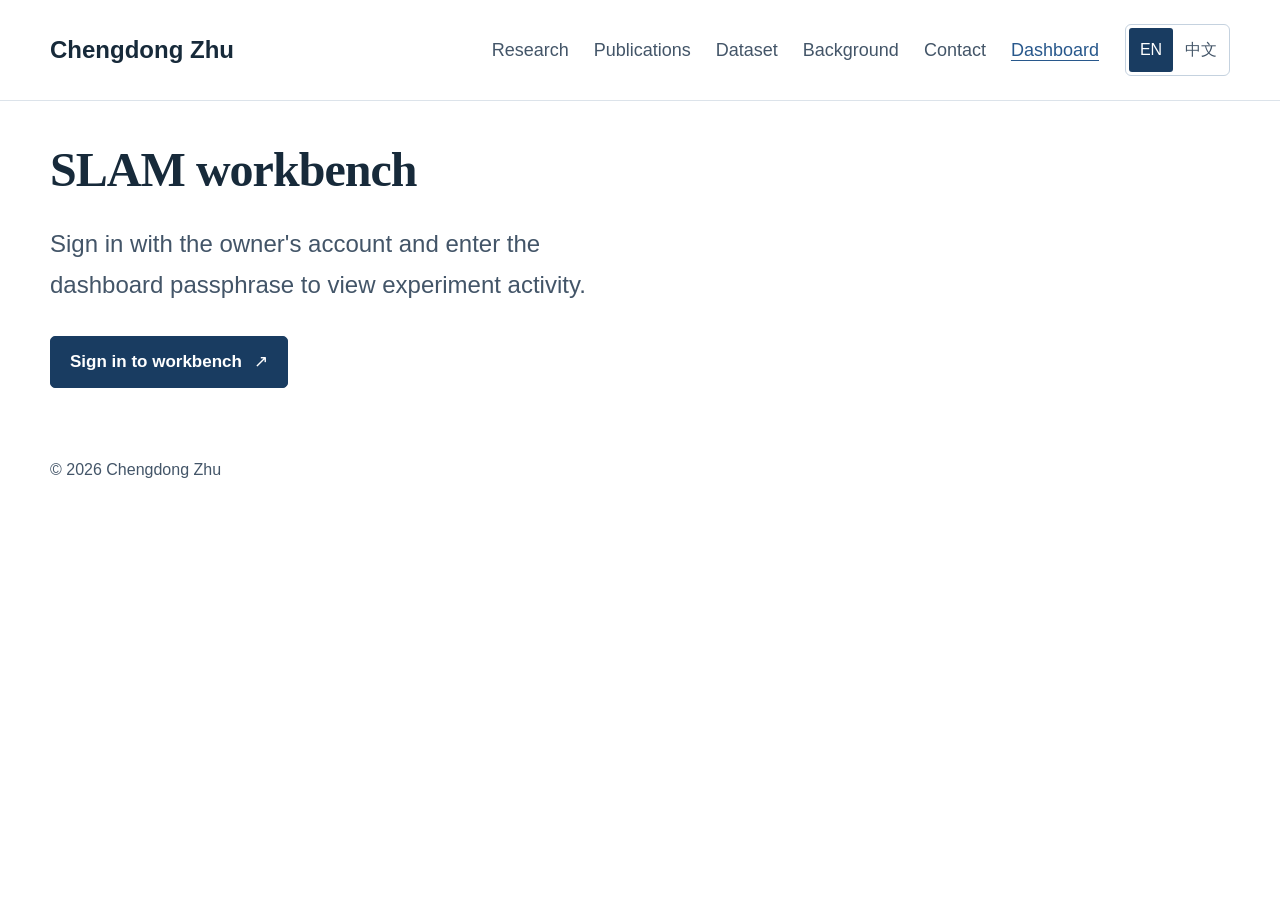
==== dashboard/index.html @ b228a54b "Add bilingual private dashboard entrance" ====
<!doctype html>
<html lang="en">
<head>
  <meta charset="utf-8">
  <meta name="viewport" content="width=device-width, initial-scale=1">
  <title>Dashboard | Chengdong Zhu</title>
  <meta name="description" content="Owner access to the SLAM experiment workbench.">
  <meta name="robots" content="noindex, nofollow">
  <meta name="theme-color" content="#ffffff">
  <meta property="og:type" content="website">
  <meta property="og:title" content="Dashboard | Chengdong Zhu">
  <meta property="og:description" content="Owner access to the SLAM experiment workbench.">
  <meta property="og:url" content="https://zhuchengdong.com/dashboard/">
  <link rel="canonical" href="https://zhuchengdong.com/dashboard/">
  <link rel="icon" href="../assets/favicon.svg?v=20261104-r3" type="image/svg+xml">
  <link rel="stylesheet" href="../assets/style.css?v=20261124-dashboard">
  <script src="../assets/site.js?v=20261124-dashboard" defer></script>
</head>
<body data-title-en="Dashboard | Chengdong Zhu" data-title-zh="工作台 | 朱铖栋"
      data-desc-en="Owner access to the SLAM experiment workbench." data-desc-zh="SLAM 实验工作台的个人登录入口。">
  <a class="skip" href="#main"><span data-en="Skip to content" data-zh="跳转至正文">Skip to content</span></a>
  <header class="masthead">
    <div class="wrap header-inner">
      <a class="brand" href="../index.html" aria-label="Chengdong Zhu / 朱铖栋"><span data-en="Chengdong Zhu" data-zh="朱铖栋">Chengdong Zhu</span></a>
      <div class="header-controls">
        <button class="menu-toggle" type="button" aria-expanded="false" aria-controls="main-nav"><span data-en="Menu" data-zh="导航">Menu</span></button>
        <nav id="main-nav" aria-label="Main navigation">
          <a href="../index.html#research"><span data-en="Research" data-zh="研究项目">Research</span></a>
          <a href="../publications.html"><span data-en="Publications" data-zh="论文与资源">Publications</span></a>
          <a href="../datasets/york-tank/" data-language-link><span data-en="Dataset" data-zh="数据集">Dataset</span></a>
          <a href="../index.html#background"><span data-en="Background" data-zh="研究背景">Background</span></a>
          <a href="../index.html#contact"><span data-en="Contact" data-zh="联系">Contact</span></a>
          <a href="./" data-language-link aria-current="page"><span data-en="Dashboard" data-zh="工作台">Dashboard</span></a>
        </nav>
        <div class="language-switch" role="group" aria-label="Language / 语言">
          <button type="button" data-language="en" aria-pressed="true">EN</button>
          <button type="button" data-language="zh" aria-pressed="false">中文</button>
        </div>
      </div>
    </div>
  </header>
  <main id="main" class="wrap detail-header">
    <h1 data-en="SLAM workbench" data-zh="SLAM 实验工作台">SLAM workbench</h1>
    <p class="detail-lead"
       data-en="Sign in with the owner's account and enter the dashboard passphrase to view experiment activity."
       data-zh="使用所有者账号登录并输入工作台口令后，即可查看实验活动。">
      Sign in with the owner's account and enter the dashboard passphrase to view experiment activity.
    </p>
    <div class="actions">
      <a class="button primary" href="https://slam-workbench-prototype-1023.zhucd.chatgpt.site/dashboard" referrerpolicy="no-referrer">
        <span data-en="Sign in to workbench" data-zh="登录工作台">Sign in to workbench</span><span aria-hidden="true"> ↗</span>
      </a>
    </div>
  </main>
  <footer class="wrap footer">
    <span>© 2026 <span data-en="Chengdong Zhu" data-zh="朱铖栋">Chengdong Zhu</span></span>
  </footer>
</body>
</html>
---- assets/style.css ----
:root{
 color-scheme:light;--paper:#fff;--ink:#172a3a;--muted:#435568;--accent:#28588c;--deep:#193c61;--line:#dce3ea;--wash:#f4f7fa;
 --sans:-apple-system,BlinkMacSystemFont,'Segoe UI','PingFang SC','Microsoft YaHei',sans-serif;
 --serif:Georgia,'Times New Roman',serif;
 font-family:var(--sans);font-size:100%;color:var(--ink);background:var(--paper);font-synthesis:weight;scroll-behavior:smooth;scroll-padding-top:120px
}
*{box-sizing:border-box}body{margin:0;font-size:1.25rem;line-height:1.8}button,input,select{font:inherit}button,a{touch-action:manipulation}button{cursor:pointer}a{color:var(--accent);text-underline-offset:.22em}a:hover{color:var(--deep)}a:focus-visible,button:focus-visible{outline:3px solid var(--accent);outline-offset:5px}img{display:block;max-width:100%;height:auto}h1,h2,h3,h4,p,figure{margin:0}h1,h2,h3{line-height:1.25;font-weight:600;letter-spacing:-.02em;text-wrap:balance}h1,h2{font-family:var(--serif)}p{text-wrap:pretty}p+p{margin-top:1em}::selection{background:#cce0f5;color:var(--ink)}
.wrap{width:min(1180px,calc(100% - 96px));margin-inline:auto}.skip{position:fixed;top:-100px;left:20px;padding:12px 20px;background:white;z-index:100}.skip:focus{top:12px}.masthead{position:sticky;top:0;z-index:20;background:var(--paper);border-bottom:1px solid var(--line)}.header-inner{min-height:100px;display:flex;justify-content:space-between;align-items:center;gap:28px}.brand{font-size:1.5rem;font-weight:650;line-height:1.3;color:var(--ink);text-decoration:none;white-space:nowrap}.brand-note{display:none}.header-controls{display:flex;align-items:center;gap:26px}nav{display:flex;align-items:center;gap:25px}nav a{font-size:1.125rem;line-height:1.5;min-height:44px;padding-block:10px;color:var(--muted);text-decoration:none}nav a[aria-current],nav a:hover{color:var(--accent)}nav a[aria-current]{text-decoration:underline}.language-switch{display:flex;gap:3px;border:1px solid #c5d2df;border-radius:6px;padding:3px}.language-switch button{min-height:44px;min-width:44px;border:0;border-radius:3px;padding:6px 9px;background:transparent;color:var(--muted);font-size:1rem}.language-switch button[aria-pressed=true]{background:var(--deep);color:white}.menu-toggle{display:none}
.eyebrow,.section-number,.expertise-index{display:none}.hero{display:grid;grid-template-columns:minmax(0,1.1fr) minmax(0,1fr);align-items:center;gap:58px;padding-block:66px 56px}.hero h1{font-size:3.75rem;line-height:1.1;letter-spacing:-.03em;margin-bottom:26px}.hero-statement{font-family:var(--sans);font-size:2.25rem;line-height:1.4;font-weight:550;white-space:pre-line;letter-spacing:-.015em}.hero-intro{font-size:1.375rem;line-height:1.8;color:var(--muted);margin-top:26px;max-width:38ch}.hero-location{font-size:1rem;color:var(--muted);margin-top:22px}.actions{display:flex;flex-wrap:wrap;gap:12px;margin-top:30px}.button{display:inline-flex;align-items:center;justify-content:center;gap:12px;min-height:52px;padding:11px 19px;border:1px solid var(--deep);border-radius:5px;font-size:1.0625rem;font-weight:550;text-decoration:none;line-height:1.6}.button.primary{background:var(--deep);color:#fff}.button.primary:hover{background:var(--accent)}.button.secondary{background:transparent;color:var(--deep)}.button.secondary:hover{background:var(--wash)}.hero-figure{margin:0}.hero-figure img{width:100%;aspect-ratio:1.07;object-fit:cover;object-position:center 46%;border-radius:7px}.hero-figure figcaption{display:flex;justify-content:space-between;gap:15px;padding-top:14px;font-size:1rem;line-height:1.6;color:var(--muted)}.hero-figure figcaption>span:first-child{color:var(--ink);font-weight:600}
.focus-strip{display:flex;flex-wrap:wrap;justify-content:space-between;align-items:center;gap:14px 28px;border-block:1px solid var(--line);padding-block:22px;font-size:1rem;color:var(--muted)}.section{padding-block:66px}.section-heading{display:flex;justify-content:space-between;align-items:flex-end;gap:32px;margin-bottom:38px}.section-heading>div{min-width:0}.section-heading h2{font-size:2.25rem;letter-spacing:-.02em}.section-heading>p{max-width:390px;font-size:1.0625rem;line-height:1.7;color:var(--muted)}.featured-project{display:grid;grid-template-columns:minmax(0,1fr) minmax(0,1.1fr);gap:58px;align-items:center;padding-bottom:55px}.project-visual{display:block;border:1px solid var(--line);border-radius:7px;overflow:hidden;background:white;text-decoration:none}.tank-visual img{aspect-ratio:1.1;object-fit:contain;padding:20px}.project-copy h3{font-family:var(--serif);font-size:2.125rem;line-height:1.3;margin:0 0 17px}.project-copy h3 a{color:var(--ink);text-decoration:none}.project-deck{font-size:1.375rem;line-height:1.6;margin-bottom:18px}.project-copy>p:not(.project-deck):not(.role-line):not(.eyebrow){font-size:1.25rem;color:var(--muted);line-height:1.8}.project-stats{display:flex;flex-wrap:wrap;gap:30px;margin:24px 0}.project-stats>div{display:flex;flex-direction:column-reverse;gap:5px}.project-stats dt{font-size:1rem;color:var(--muted)}.project-stats dd{font-family:var(--serif);font-size:2rem;margin:0;line-height:1.2;color:var(--deep)}.role-line{border-top:1px solid var(--line);padding-top:18px;margin:24px 0 20px;font-size:1rem;color:var(--muted);display:grid;grid-template-columns:84px minmax(0,1fr);gap:16px}.role-line strong{color:var(--ink);font-weight:600}.text-link{display:inline-block;font-size:1.0625rem;font-weight:550;border-bottom:1px solid #96adc5;padding-block:6px;text-decoration:none;line-height:1.6}.text-link:hover{border-color:var(--deep)}.project-row{display:grid;grid-template-columns:minmax(0,1.1fr) minmax(0,1fr);gap:58px;align-items:center;border-top:1px solid var(--line);padding-block:48px 55px}.rov-visual img{aspect-ratio:1.5;width:100%;object-fit:cover;object-position:17% center}.inline-links{display:flex;flex-wrap:wrap;align-items:center;gap:12px 24px}.ongoing-project{display:grid;grid-template-columns:minmax(0,1fr) minmax(0,1.1fr);gap:58px;padding-block:32px;border-block:1px solid var(--line)}.ongoing-project h3{font-family:var(--serif);font-size:1.875rem;line-height:1.4}.ongoing-project p:not(.project-deck):not(.eyebrow){font-size:1.25rem;color:var(--muted);margin-bottom:17px}.ongoing-project .project-deck{font-size:1.375rem}
.expertise-band{background:var(--wash);border-block:1px solid var(--line)}.expertise-grid{display:grid;grid-template-columns:repeat(2,minmax(0,1fr));gap:40px}.expertise-grid article{border-top:2px solid #b5c7da;padding-top:24px}.expertise-grid h3{font-family:var(--serif);font-size:1.75rem;margin-bottom:20px;line-height:1.4}.expertise-grid p{font-size:1.25rem;color:var(--muted);line-height:1.8}.expertise-grid .tool-line{font-size:1rem;color:var(--ink);margin-top:24px;line-height:1.8}.publication-preview,.publication-full{display:grid;grid-template-columns:95px minmax(0,1fr);gap:28px;border-block:1px solid var(--line);padding-block:32px}.pub-year{font-family:var(--serif);font-size:1.875rem;color:var(--accent)}.publication-preview h3,.publication-full h3{font-family:var(--serif);font-size:1.75rem;line-height:1.5;margin:0 0 18px;max-width:850px;overflow-wrap:anywhere}.publication-preview h3 a{color:var(--ink);text-decoration:none}.pub-authors{font-size:1.125rem}.muted{color:var(--muted)}.publication-preview .muted{font-size:1.125rem;margin:7px 0 20px}.background-section{border-top:1px solid var(--line)}.background-grid{display:grid;grid-template-columns:minmax(0,1fr) minmax(0,1.1fr);gap:58px}.background-title{font-family:var(--serif);font-size:2rem;line-height:1.5;white-space:pre-line;margin-bottom:22px}.background-grid>div>p{font-size:1.25rem;color:var(--muted);max-width:40ch;margin-bottom:25px}.education{list-style:none;padding:0;margin:0}.education li{display:grid;grid-template-columns:126px minmax(0,1fr);gap:20px;border-top:1px solid var(--line);padding-block:24px}.education time{font-size:1rem;color:var(--muted);padding-top:3px}.education h4{font-size:1.25rem;font-weight:600;line-height:1.5}.education p{font-size:1.0625rem;color:var(--muted);margin-top:7px}
.contact-section{background:var(--deep);color:white;margin-top:20px}.contact-inner{display:grid;grid-template-columns:minmax(0,1fr) minmax(0,1fr);align-items:center;gap:58px;padding-block:55px}.contact-section h2{font-size:2.125rem;white-space:pre-line;line-height:1.5}.contact-section p:not(.eyebrow){font-size:1.125rem;color:#e1eaf5;max-width:40ch;margin-top:18px}.contact-section a{color:white}.contact-email{display:block;font-size:1.375rem;text-decoration:none;border-bottom:1px solid #9fb8d4;padding-bottom:20px;overflow-wrap:anywhere}.contact-email>span{float:right}.contact-links .inline-links{margin-top:22px}.contact-section .text-link{border-color:#9fb8d4}.footer{display:flex;flex-wrap:wrap;justify-content:space-between;gap:15px;font-size:1rem;color:var(--muted);padding-block:28px}.footer a{text-decoration:none}
.detail-header{padding-block:38px 40px}.detail-header>.text-link{font-size:1rem;margin-bottom:28px}.detail-header h1{font-size:3rem;line-height:1.3;letter-spacing:-.02em}.detail-lead{font-size:1.5rem;line-height:1.7;max-width:44ch;color:var(--muted);margin-top:23px}.detail-layout{display:grid;grid-template-columns:minmax(0,1fr) 260px;gap:55px;align-items:start;padding-bottom:70px}.detail-main{min-width:0}.detail-aside{position:sticky;top:128px;border-top:2px solid var(--deep);padding-top:22px}.detail-aside .button{display:flex;width:100%;margin-bottom:12px;font-size:1rem;justify-content:space-between}.aside-meta{font-size:1rem;color:var(--muted);line-height:1.7;margin-top:18px}.detail-image{background:white;border:1px solid var(--line);border-radius:7px;overflow:hidden;margin-bottom:38px}.detail-image img{width:100%}.detail-image.contain img{height:490px;object-fit:contain;padding:20px}.detail-image figcaption{border-top:1px solid var(--line);padding:14px 18px;font-size:1rem;color:var(--muted);background:var(--wash)}.detail-section{margin-block:36px}.detail-section h2{font-size:2rem;margin-bottom:23px}.detail-section p{font-size:1.25rem;line-height:1.85;color:var(--muted);max-width:70ch}.detail-section p.note{font-size:1rem;padding:18px 20px;border:1px solid var(--line);background:var(--wash);border-radius:5px;margin-top:25px}.detail-stats{display:grid;grid-template-columns:repeat(4,minmax(0,1fr));gap:20px;border-block:1px solid var(--line);padding-block:25px;margin-block:32px}.detail-stats>div{display:flex;flex-direction:column-reverse;gap:7px}.detail-stats dd{font-size:2rem;font-family:var(--serif);margin:0;color:var(--deep)}.detail-stats dt{font-size:1rem;color:var(--muted)}.table-scroll{overflow-x:auto;max-width:100%;margin-block:28px}table{width:100%;border-collapse:collapse;font-size:1rem;white-space:nowrap;text-align:left;font-variant-numeric:tabular-nums}caption{text-align:left;font-size:1rem;color:var(--muted);padding-bottom:16px}th,td{padding:12px;border-bottom:1px solid var(--line)}thead th{font-weight:600;background:var(--wash)}tbody th{font-weight:400}th:last-child,td:last-child{text-align:right}tfoot th,tfoot td{font-weight:600}.citation-box{background:var(--wash);border:1px solid var(--line);border-radius:6px;padding:26px}.citation-box p{font-size:1.125rem;overflow-wrap:anywhere}.copy-button{min-height:44px;margin-top:22px;border:1px solid #96adc5;border-radius:5px;padding:8px 16px;background:white;color:var(--deep);font-size:1rem}.copy-button:hover{background:#e4edf7}.copy-status{font-size:1rem;color:var(--accent);margin-left:15px}.prose-page{max-width:850px;padding-bottom:70px}.wide-prose{max-width:1000px}.publication-full p{font-size:1.125rem;margin-bottom:9px}.resource-item{padding-block:26px;border-bottom:1px solid var(--line);display:flex;gap:30px;justify-content:space-between;align-items:center}.resource-item h3{font-size:1.5rem;margin-bottom:12px}.resource-item p{font-size:1.125rem}.resource-item>a{white-space:nowrap}
html[lang=zh-CN] h1,html[lang=zh-CN] h2,html[lang=zh-CN] h3{font-family:var(--sans);font-weight:600;letter-spacing:0}html[lang=zh-CN] .hero h1{font-size:3.75rem;letter-spacing:.03em}html[lang=zh-CN] .hero-statement{font-size:2.25rem;line-height:1.5}html[lang=zh-CN] .hero-intro{max-width:27em}
@media(max-width:1100px){.wrap{width:calc(100% - 64px)}.hero,.featured-project,.project-row,.ongoing-project,.background-grid{gap:36px}.header-controls{gap:18px}nav{gap:18px}nav a{font-size:1.0625rem}.brand{font-size:1.375rem}.hero h1,html[lang=zh-CN] .hero h1{font-size:3.25rem}.hero-intro{font-size:1.3125rem}.detail-layout{grid-template-columns:minmax(0,1fr) 225px;gap:32px}.expertise-grid{gap:28px}.contact-inner{gap:35px}.contact-email{font-size:1.1875rem}}
@media(max-width:780px){:root{scroll-padding-top:110px}body{font-size:1.125rem}.wrap{width:calc(100% - 40px)}.header-inner{min-height:88px;gap:12px}.brand{font-size:1.125rem}.header-controls{gap:9px}.js .menu-toggle{display:block;border:0;background:transparent;font-size:1rem;color:var(--deep);min-height:44px;padding:6px}.js nav{display:none;position:absolute;inset:87px 0 auto;background:var(--paper);border-bottom:1px solid var(--line);padding:13px 20px;box-shadow:0 8px 12px #172a3a08}.js .nav-open nav{display:flex;flex-direction:column;align-items:stretch;gap:0}.js nav a{font-size:1.0625rem;padding:13px 6px}html:not(.js) .header-inner{flex-wrap:wrap}html:not(.js) nav{flex-wrap:wrap;gap:12px}.language-switch{padding:2px;gap:0}.language-switch button{min-width:42px;min-height:44px;font-size:1rem;padding:5px 6px}.hero{grid-template-columns:1fr;gap:32px;padding-block:38px 32px}.hero h1,html[lang=zh-CN] .hero h1{font-size:2.625rem;line-height:1.2;margin-bottom:22px}.hero-statement,html[lang=zh-CN] .hero-statement{font-size:1.875rem;line-height:1.5}.hero-intro{font-size:1.1875rem;line-height:1.85;max-width:none;margin-top:23px}.hero-location{font-size:1rem;margin-top:20px}.hero-figure img{aspect-ratio:1.35;object-position:center 47%}.hero-figure figcaption{font-size:1rem;display:block}.hero-figure figcaption>span{display:block}.actions{margin-top:25px;gap:12px}.button{font-size:1rem;min-height:50px;padding:11px 16px}.focus-strip{justify-content:flex-start;gap:10px 20px;font-size:1rem;padding-block:20px}.section{padding-block:43px}.section-heading{flex-direction:column;align-items:flex-start;gap:18px;margin-bottom:28px}.section-heading h2{font-size:1.8125rem;line-height:1.4}.section-heading>p{font-size:1.0625rem;max-width:none}.featured-project,.project-row{grid-template-columns:1fr;gap:25px;padding-bottom:36px}.featured-project .project-visual,.project-row .project-visual{order:0}.featured-project .project-copy,.project-row .project-copy{order:1}.tank-visual img{aspect-ratio:1.25;padding:16px}.rov-visual img{aspect-ratio:1.7}.project-copy h3{font-size:1.875rem;line-height:1.4}.project-deck{font-size:1.25rem;line-height:1.65}.project-copy>p:not(.project-deck):not(.role-line):not(.eyebrow){font-size:1.125rem;line-height:1.85}.project-row{padding-top:35px}.project-stats{gap:25px}.project-stats dt{font-size:1rem}.project-stats dd{font-size:1.875rem}.role-line{grid-template-columns:70px minmax(0,1fr);gap:12px;font-size:1rem}.text-link{font-size:1.0625rem}.ongoing-project{grid-template-columns:1fr;gap:18px;padding-block:28px}.ongoing-project h3{font-size:1.75rem}.ongoing-project p:not(.project-deck):not(.eyebrow){font-size:1.125rem}.expertise-grid{grid-template-columns:1fr;gap:30px}.expertise-grid h3{font-size:1.625rem;margin-bottom:15px}.expertise-grid p{font-size:1.125rem}.expertise-grid .tool-line{font-size:1rem;margin-top:18px}.publication-preview,.publication-full{grid-template-columns:1fr;gap:14px;padding-block:26px}.pub-year{font-size:1.5rem}.publication-preview h3,.publication-full h3{font-size:1.5rem;line-height:1.5}.pub-authors,.publication-preview .muted{font-size:1.0625rem}.background-grid{grid-template-columns:1fr;gap:28px}.background-title{font-size:1.75rem;line-height:1.5}.background-grid>div>p{font-size:1.125rem}.education li{grid-template-columns:100px minmax(0,1fr);gap:14px}.education time{font-size:1rem}.education h4{font-size:1.125rem}.education p{font-size:1rem}.contact-inner{grid-template-columns:1fr;gap:30px;padding-block:40px}.contact-section h2{font-size:1.8125rem}.contact-section p:not(.eyebrow){font-size:1.0625rem}.contact-email{font-size:1.125rem}.footer{font-size:1rem;padding-block:25px}.footer>span:nth-child(2){order:3;flex-basis:100%}.detail-header{padding-block:30px}.detail-header h1{font-size:2.25rem}.detail-lead{font-size:1.25rem}.detail-layout{display:flex;flex-direction:column;gap:5px;padding-bottom:45px}.detail-main{width:100%}.detail-aside{position:static;order:-1;display:flex;flex-wrap:wrap;gap:12px;width:100%;margin-bottom:25px}.detail-aside .button{width:auto;flex:1 1 150px;margin:0;font-size:1rem}.aside-meta{margin:0;font-size:1rem;flex-basis:100%}.detail-image.contain img{height:340px}.detail-image figcaption{font-size:1rem}.detail-stats{grid-template-columns:repeat(2,minmax(0,1fr))}.detail-stats dd{font-size:1.875rem}.detail-stats dt{font-size:1rem}.detail-section h2{font-size:1.75rem}.detail-section p{font-size:1.125rem;line-height:1.85}.detail-section p.note{font-size:1rem}.citation-box{padding:22px}.citation-box p{font-size:1.0625rem}.publication-full p{font-size:1.0625rem}.resource-item{flex-direction:column;align-items:flex-start;gap:14px}.resource-item h3{font-size:1.375rem}.resource-item p{font-size:1.0625rem}.resource-item>a{white-space:normal}}
@media(max-width:780px){.brand{white-space:normal;min-width:0}.header-controls{flex-shrink:0}.language-switch button{min-width:44px}}
@media(prefers-reduced-motion:reduce){:root{scroll-behavior:auto}}
@media print{.masthead,.actions,.language-switch,.menu-toggle,.contact-section,.footer,.copy-button{display:none!important}.wrap{width:100%;max-width:none}.hero,.detail-layout,.featured-project,.project-row{display:block}.section{padding-block:25px}.hero-figure{max-width:500px}.detail-aside{position:static}.detail-image{break-inside:avoid}a{color:inherit}body{font-size:11pt}.expertise-band{background:white}}

/* R5 project presentation: keep the established large type sizes. */
.project-index{display:grid;grid-template-columns:repeat(4,minmax(0,1fr));gap:12px;margin:0 0 42px;padding:0;position:static;background:none;border:0;box-shadow:none}
.project-index-link{display:flex;align-items:center;min-height:64px;padding:14px 16px;border:1px solid var(--line);border-radius:4px;font-size:1.0625rem;line-height:1.6;color:var(--deep);background:var(--wash)}
.project-index-link:hover{border-color:var(--accent);background:#e9eff6}
.portfolio-project{display:grid;grid-template-columns:minmax(0,.9fr) minmax(0,1.1fr);gap:56px;align-items:center;padding-block:48px;border-top:1px solid var(--line);scroll-margin-top:115px}
.portfolio-project .project-title-link{color:inherit;text-decoration:none}
.portfolio-project .project-visual{min-width:0}
.portfolio-project .tank-visual img{max-height:540px;object-fit:contain}
.portfolio-project .project-copy{min-width:0}
.portfolio-project .project-copy>.eyebrow,.project-process>.eyebrow{display:block;font-size:1rem;line-height:1.7;color:var(--accent);margin:0 0 16px}
.work-list h4{font-size:1.125rem;color:var(--deep);margin:24px 0 12px;font-weight:650}
.work-list ul{padding-left:1.15em;margin:0}
.work-list li{font-size:1.25rem;line-height:1.8;color:var(--muted);padding-left:.15em;margin-block:10px}
.project-copy .project-status{font-size:1rem;line-height:1.75;margin:24px 0 18px;padding:14px 16px;border-left:3px solid var(--accent);background:var(--wash);color:var(--deep)}
.project-process{border:1px solid var(--line);border-radius:6px;background:var(--wash);padding:30px;min-width:0}
.project-process>.eyebrow{color:var(--deep);font-size:1rem;margin-bottom:26px}
.project-process ol{list-style:none;counter-reset:process;margin:0;padding:0}
.project-process li{counter-increment:process;display:flex;gap:16px;align-items:flex-start;font-size:1.25rem;line-height:1.7;padding-block:22px;border-top:1px solid var(--line);color:var(--deep)}
.project-process li::before{content:counter(process,decimal-leading-zero);font-size:1rem;flex-shrink:0;color:var(--accent);padding-top:4px;font-variant-numeric:tabular-nums}
.project-process .process-foot{font-size:1rem;color:var(--muted);line-height:1.8;margin:20px 0 0}
.prose-page>.project-process{margin-block:12px 45px}
.detail-section .work-list{margin-bottom:28px}
.detail-section p+p{margin-top:20px}
.detail-section .inline-links{margin-block:24px}
.detail-steps{padding-left:1.3em}
.detail-steps li{font-size:1.25rem;line-height:1.85;color:var(--muted);padding-left:.3em;margin-block:18px}
@media(max-width:1100px){.portfolio-project{gap:32px}.project-index{grid-template-columns:repeat(2,minmax(0,1fr))}}
@media(max-width:780px){.project-index,.js .project-index{display:grid;position:static;inset:auto;flex-direction:row;grid-template-columns:repeat(2,minmax(0,1fr));padding:0;box-shadow:none;border:0;gap:10px;background:none;margin-bottom:28px}.js .project-index a,.project-index a{font-size:1rem;line-height:1.7;padding:12px;min-height:64px}.portfolio-project{grid-template-columns:1fr;gap:26px;padding-block:32px}.work-list li{font-size:1.125rem;line-height:1.85}.work-list h4{font-size:1.0625rem}.project-copy .project-status{font-size:1rem}.project-process{padding:22px}.project-process li{font-size:1.125rem;gap:14px;padding-block:18px}.detail-steps li{font-size:1.125rem}.portfolio-project .project-copy h3{font-size:1.875rem}}

/* R6: real project photographs, workbench capture and native model exports. */
.project-media-stack{display:grid;gap:18px;min-width:0}
.project-shot{margin:0;min-width:0;border:1px solid var(--line);border-radius:6px;overflow:hidden;background:var(--paper)}
.shot-link{display:block;background:var(--wash);cursor:zoom-in}
.shot-link:focus-visible{outline:3px solid var(--accent);outline-offset:-4px}
.project-shot img{display:block;width:100%;height:auto;object-fit:contain}
.project-shot figcaption{padding:13px 16px;border-top:1px solid var(--line);font-size:1rem;line-height:1.75;color:var(--muted);background:var(--paper)}
.project-media-stack .control-field-shot img{aspect-ratio:1.35;object-fit:cover;object-position:center 68%}
.project-media-stack .control-drive-shot img{aspect-ratio:2.2;object-fit:cover;object-position:center 60%}
.project-gallery{margin-block:12px 52px;scroll-margin-top:120px}
.gallery-heading{font-size:2rem;line-height:1.5;margin-bottom:18px}
.gallery-intro{font-size:1.25rem;line-height:1.85;color:var(--muted);margin-bottom:26px;max-width:72ch}
.gallery-feature{display:grid;grid-template-columns:repeat(2,minmax(0,1fr));gap:24px;align-items:start}
.gallery-feature .workbench-shot img{max-height:none}
.gallery-feature .model-shot img{max-height:610px}
.gallery-views{display:grid;grid-template-columns:repeat(2,minmax(0,1fr));gap:24px;margin-top:24px}
.gallery-note{font-size:1rem;line-height:1.85;padding:18px 20px;background:var(--wash);border-left:3px solid var(--accent);color:var(--muted);margin-top:24px}
.control-gallery{display:grid;grid-template-columns:minmax(0,1fr) minmax(0,1fr);gap:24px;align-items:start}
.control-gallery .control-field-shot img{max-height:680px;object-fit:contain}
.control-gallery .control-drive-shot img{aspect-ratio:1.1;object-fit:cover}
@media(max-width:780px){.project-media-stack{gap:16px}.project-shot figcaption{font-size:1rem;padding:12px 14px}.gallery-heading{font-size:1.75rem}.gallery-intro{font-size:1.125rem}.gallery-views,.control-gallery{grid-template-columns:1fr;gap:18px}.gallery-feature{grid-template-columns:1fr;gap:18px}.gallery-note{padding:16px;font-size:1rem}.project-gallery{margin-bottom:38px}.control-gallery .control-field-shot img{max-height:560px}}
@media (min-width: 781px) and (max-width: 940px) {
  .js .masthead .menu-toggle {
    display: block;
    border: 0;
    background: transparent;
    font-size: 1rem;
    color: var(--deep);
    min-height: 44px;
    padding: 6px;
  }
  .js .masthead #main-nav {
    display: none;
    position: absolute;
    inset: 99px 0 auto;
    background: var(--paper);
    border-bottom: 1px solid var(--line);
    padding: 13px 32px;
    box-shadow: 0 8px 12px #172a3a08;
  }
  .js .nav-open .masthead #main-nav {
    display: flex;
    flex-direction: column;
    align-items: stretch;
    gap: 0;
  }
  html:not(.js) .masthead .header-inner,
  html:not(.js) .masthead #main-nav {
    flex-wrap: wrap;
  }
}
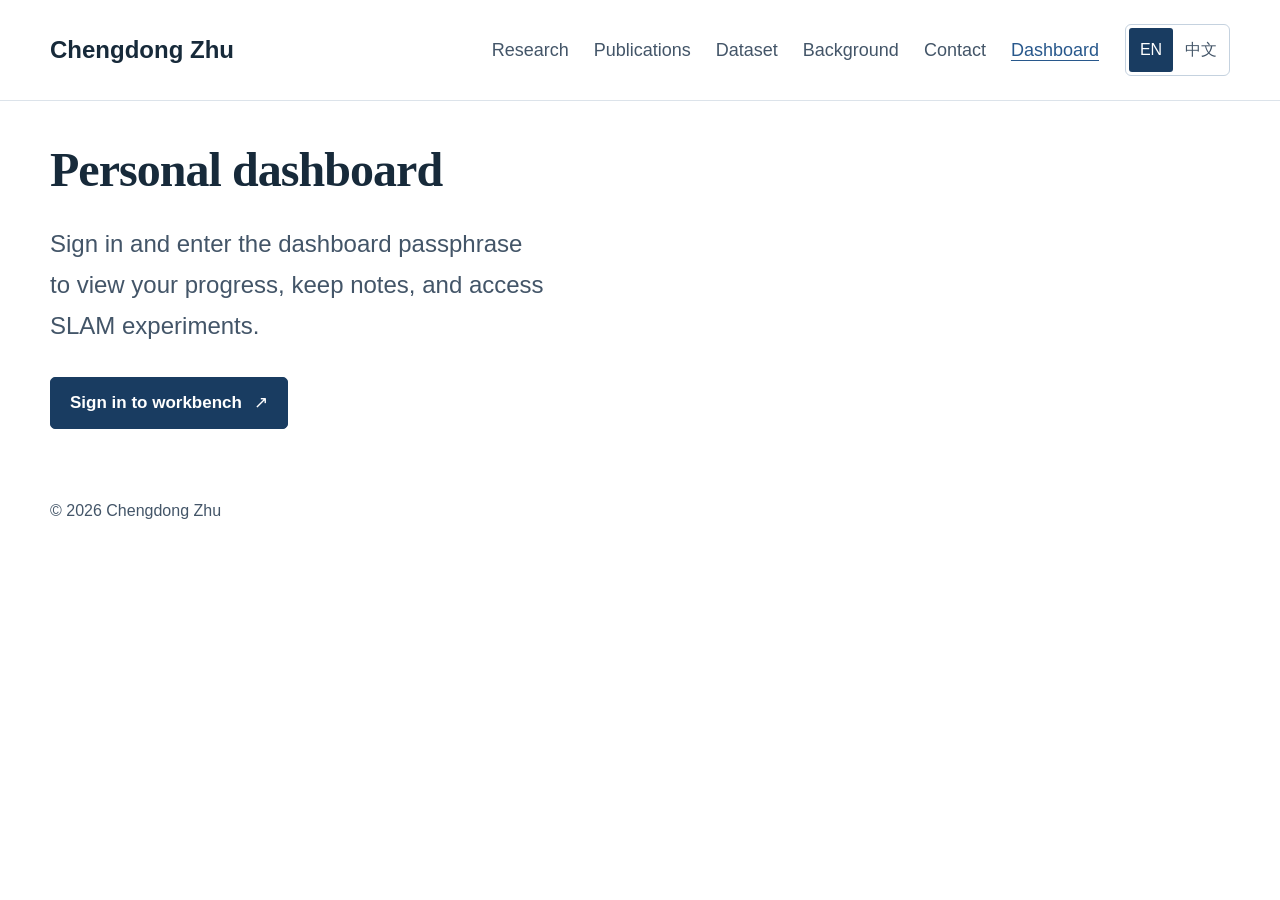
==== commit 86df1115: "Describe the personal dashboard entry" ====
--- a/dashboard/index.html
+++ b/dashboard/index.html
@@ -4,12 +4,12 @@
   <meta charset="utf-8">
   <meta name="viewport" content="width=device-width, initial-scale=1">
   <title>Dashboard | Chengdong Zhu</title>
-  <meta name="description" content="Owner access to the SLAM experiment workbench.">
+  <meta name="description" content="Sign in to Chengdong Zhu’s personal dashboard.">
   <meta name="robots" content="noindex, nofollow">
   <meta name="theme-color" content="#ffffff">
   <meta property="og:type" content="website">
   <meta property="og:title" content="Dashboard | Chengdong Zhu">
-  <meta property="og:description" content="Owner access to the SLAM experiment workbench.">
+  <meta property="og:description" content="Sign in to Chengdong Zhu’s personal dashboard.">
   <meta property="og:url" content="https://zhuchengdong.com/dashboard/">
   <link rel="canonical" href="https://zhuchengdong.com/dashboard/">
   <link rel="icon" href="../assets/favicon.svg?v=20261104-r3" type="image/svg+xml">
@@ -17,7 +17,7 @@
   <script src="../assets/site.js?v=20261124-dashboard" defer></script>
 </head>
 <body data-title-en="Dashboard | Chengdong Zhu" data-title-zh="工作台 | 朱铖栋"
-      data-desc-en="Owner access to the SLAM experiment workbench." data-desc-zh="SLAM 实验工作台的个人登录入口。">
+      data-desc-en="Sign in to Chengdong Zhu’s personal dashboard." data-desc-zh="朱铖栋个人工作台的登录入口。">
   <a class="skip" href="#main"><span data-en="Skip to content" data-zh="跳转至正文">Skip to content</span></a>
   <header class="masthead">
     <div class="wrap header-inner">
@@ -40,11 +40,11 @@
     </div>
   </header>
   <main id="main" class="wrap detail-header">
-    <h1 data-en="SLAM workbench" data-zh="SLAM 实验工作台">SLAM workbench</h1>
+    <h1 data-en="Personal dashboard" data-zh="个人工作台">Personal dashboard</h1>
     <p class="detail-lead"
-       data-en="Sign in with the owner's account and enter the dashboard passphrase to view experiment activity."
-       data-zh="使用所有者账号登录并输入工作台口令后，即可查看实验活动。">
-      Sign in with the owner's account and enter the dashboard passphrase to view experiment activity.
+       data-en="Sign in and enter the dashboard passphrase to view your progress, keep notes, and access SLAM experiments."
+       data-zh="登录并输入工作台密码后，可以查看工作进展、记录备忘和访问 SLAM 实验。">
+      Sign in and enter the dashboard passphrase to view your progress, keep notes, and access SLAM experiments.
     </p>
     <div class="actions">
       <a class="button primary" href="https://slam-workbench-prototype-1023.zhucd.chatgpt.site/dashboard" referrerpolicy="no-referrer">
